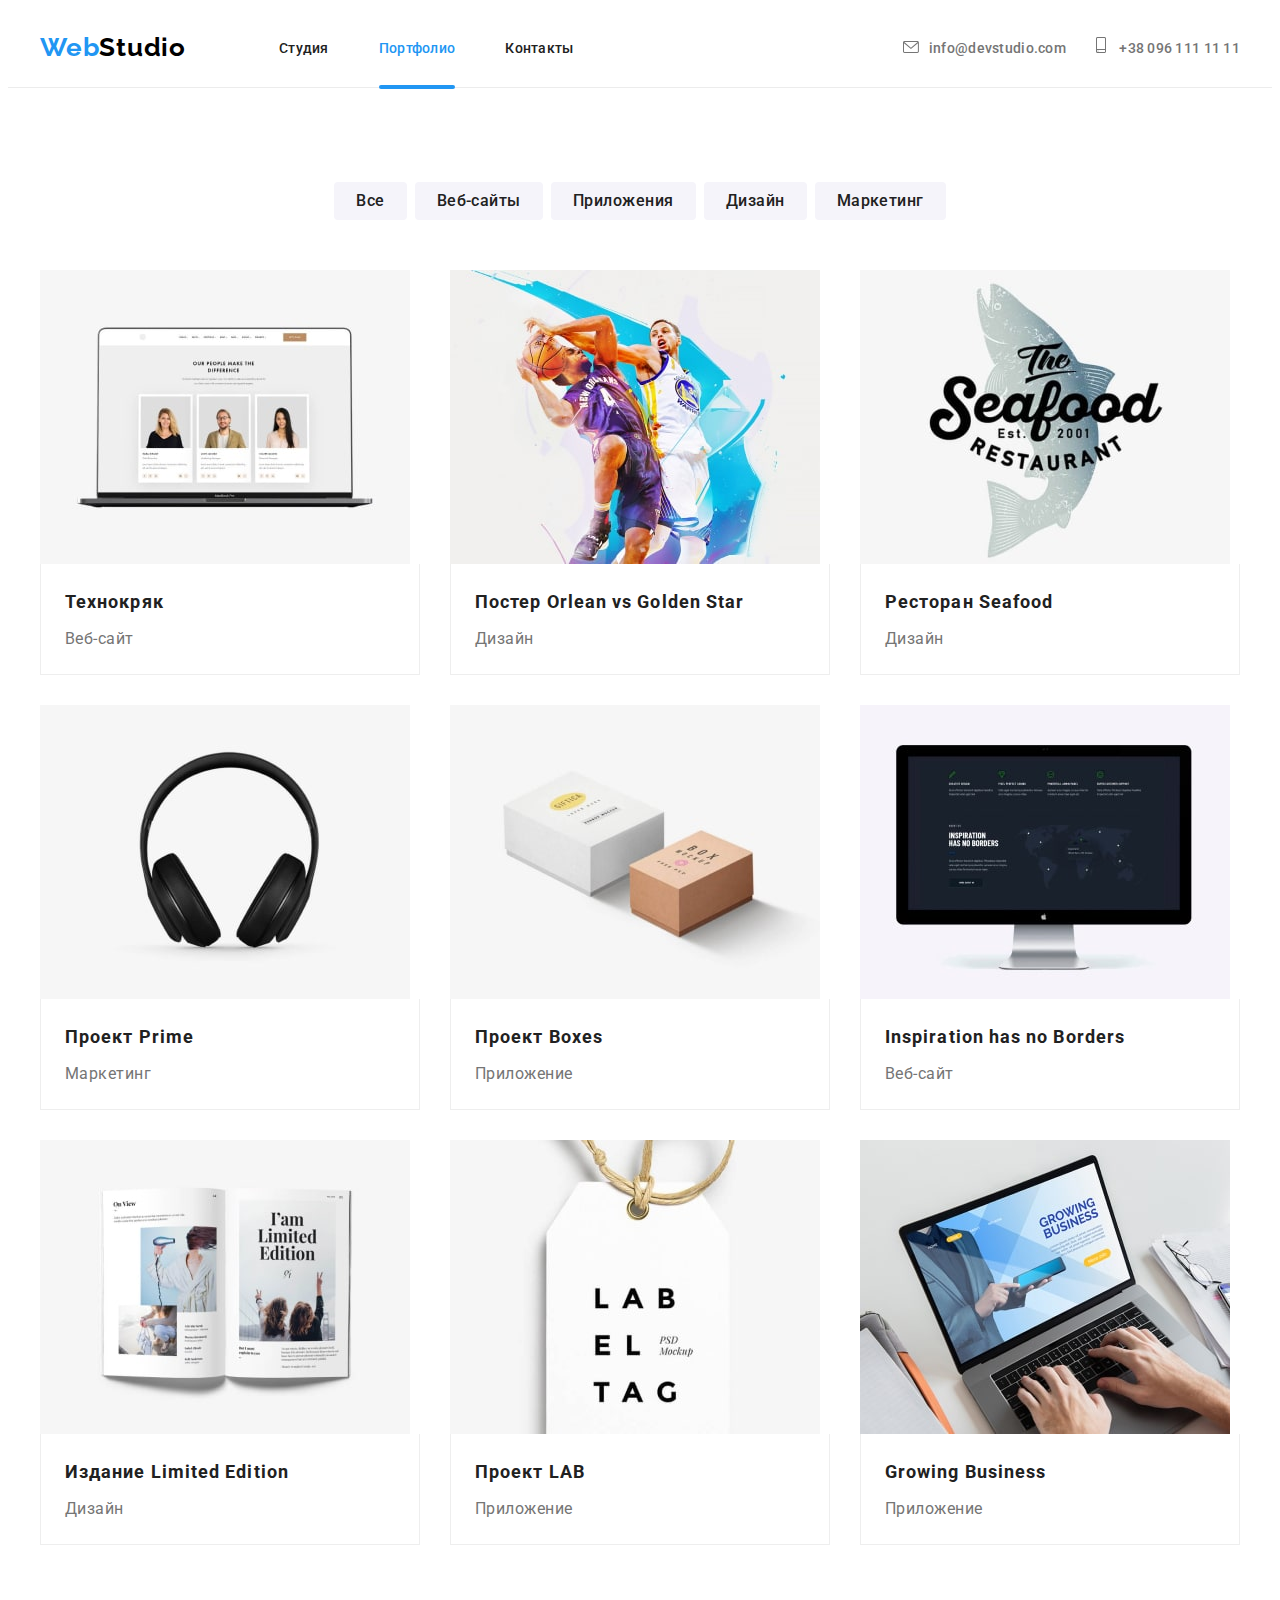
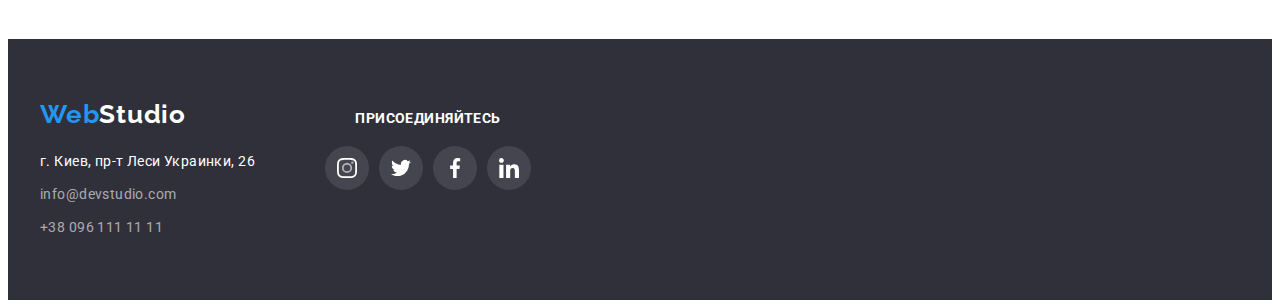
==== portfolio.html @ 44d2488c "ff" ====
<!DOCTYPE html>
<html lang="ru">
<head>
    <meta charset="UTF-8">
    <meta http-equiv="X-UA-Compatible" content="IE=edge">
    <meta name="viewport" content="width=device-width, initial-scale=1.0">
    <title>Document</title>
    <link rel="stylesheet" href="https://cdnjs.cloudflare.com/ajax/libs/modern-normalize/1.1.0/modern-normalize.min.css"
        integrity="sha512-wpPYUAdjBVSE4KJnH1VR1HeZfpl1ub8YT/NKx4PuQ5NmX2tKuGu6U/JRp5y+Y8XG2tV+wKQpNHVUX03MfMFn9Q=="
        crossorigin="anonymous" referrerpolicy="no-referrer" />
    <link rel="stylesheet" href="./css/styles.css">
    <link rel="preconnect" href="https://fonts.googleapis.com">
    <link rel="preconnect" href="https://fonts.gstatic.com" crossorigin>
    <link href="https://fonts.googleapis.com/css2?family=Raleway:wght@700&family=Roboto:wght@400;500;700;900&display=swap"
        rel="stylesheet">
</head>
<body>
<Header class="header">
    <div class="container">
    <nav class="header-nav">
        <a class="header-logo link" href=""><span class="span-web">Web</span>Studio</a>
        <ul class="header-list list">
            <li class="header-item"><a class="header-link link" href="./index.html">Студия</a></li>
            <li class="header-item"><a class="header-link link current" href="./portfolio.html">Портфолио</a></li>
            <li class="header-item"><a class="header-link link" href="">Контакты</a></li>
        </ul>
    </nav>

    <ul class="header-contact list">
    
        <li class="header-contact-item link">
    
            <a class="contact-link link" href="mailto:info@devstudio.com"><svg class="header-icon" width="16px"
                    height="12px">
                    <use href="./symbol-defs.svg#icon-envelope">
                    </use>
                </svg>info@devstudio.com</a>
        </li>
    
        <li class="header-contact-item link">
    
            <a class="contact-link link" href="tel.:+380961111111"><svg class="header-icon" width="10px" height="16px">
                    <use href="./symbol-defs.svg#icon-smartphone">
                    </use>
                </svg> +38 096 111 11 11</a>
        </li>
    </ul>
    </div>
</Header>
<main>
    <section class="portfolio">
        <div class="container">
        <H1 class="visually-hidden">Галерея фото</H1>
        <ul class="nav-list list">
                <li class="nav-item"><button class="portfolio-btn" type="button">Все</button></li>
                <li class="nav-item"><button class="portfolio-btn" type="button">Веб-сайты</button></li>
                <li class="nav-item"><button class="portfolio-btn" type="button">Приложения</button></li>
                <li class="nav-item"><button class="portfolio-btn" type="button">Дизайн</button></li>
                <li class="nav-item"><button class="portfolio-btn" type="button">Маркетинг</button></li>
        </ul>
        <ul class="portfolio-list list">
            <li class="portfolio-item"><a class="portfolio-link link" href="">
                <div class="portfolio-block"><img src="./image/techno-min.jpg" alt="Веб-сайт" width="370"><p class="text-hover">Ресурс предлагает комплексные предложения с разным уровнем функционала и сервисов. Все это позволит посетителю получить
                исчерпывающие сведения >о компании или частном лице.</p></div>
                <div class="portfolio-content">
                    <h2 class="portfolio-title">Технокряк</h2>
                    <p class="potrfolio-text">Веб-сайт</p>
                </div>
            </a></li>
            <li class="portfolio-item"><a class="portfolio-link link" href=""> 
                <div class="portfolio-block"><img src="./image/poster-min.jpg" alt="Баскетболисты с мячом" width="370">
                <p class="text-hover">Ресурс предлагает комплексные предложения с разным уровнем функционала и сервисов. Все это позволит посетителю
                    получить
                    исчерпывающие сведения о компании или частном лице.</p></div>
                <div class="portfolio-content">
                    <h2 class="portfolio-title">Постер <span lang="en"> Orlean vs Golden Star </span></h2>
                    <p class="potrfolio-text">Дизайн</p>
                </div>
            </a> </li>
            <li class="portfolio-item"><a class="portfolio-link link" href="">
                <div class="portfolio-block"><img src="./image/rest-min.jpg" alt="Лого ресторана" width="370"><p class="text-hover">Ресурс предлагает комплексные предложения с разным уровнем функционала и сервисов. Все это позволит посетителю
                получить
                исчерпывающие сведения о компании или частном лице.</p></div>
                <div class="portfolio-content">
                    <h2 class="portfolio-title">Ресторан <span lang="en">Seafood</span></h2>
                    <p class="potrfolio-text">Дизайн</p>
                </div>
            </a></li>
            <li class="portfolio-item"><a class="portfolio-link link" href="">
                <div class="portfolio-block"><img src="./image/prime-min.jpg" alt="Наушники" width="370"><p class="text-hover">Ресурс предлагает комплексные предложения с разным уровнем функционала и сервисов. Все это позволит посетителю
                получить
                исчерпывающие сведения о компании или частном лице.</p></div>
                <div class="portfolio-content">
                    <h2 class="portfolio-title">Проект <span lang="en">Prime</span></h2>
                    <p class="potrfolio-text">Маркетинг</p>
                </div>
            </a></li>
            <li class="portfolio-item"><a class="portfolio-link link" href="">
                <div class="portfolio-block"><img src="./image/boxes-min.jpg" alt="Коробки" width="370"><p class="text-hover">Ресурс предлагает комплексные предложения с разным уровнем функционала и сервисов. Все это позволит посетителю
                получить
                исчерпывающие сведения о компании или частном лице</p></div>
                <div class="portfolio-content">
                    <h2 class="portfolio-title">Проект <span lang="en">Boxes</span></h2>
                    <p class="potrfolio-text">Приложение</p>
                </div>
            </a></li>
            <li class="portfolio-item"><a class="portfolio-link link" href="">
                <div class="portfolio-block"><img src="./image/inspirat-min.jpg" alt="Монитор" width="370"><p class="text-hover">Ресурс предлагает комплексные предложения с разным уровнем функционала и сервисов. Все это позволит посетителю
                получить
                исчерпывающие сведения о компании или частном лице</p></div>
                <div class="portfolio-content">
                    <h2 class="portfolio-title"><span lang="en">Inspiration has no Borders</span></h2>
                    <p class="potrfolio-text">Веб-сайт</p>
                </div>
            </a></li>
            <li class="portfolio-item"><a class="portfolio-link link" href="">
                <div class="portfolio-block"><img src="./image/edit-min.jpg" alt="Разворот журнала" width="370"><p class="text-hover">Ресурс предлагает комплексные предложения с разным уровнем функционала и сервисов. Все это позволит посетителю
                получить
                исчерпывающие сведения о компании или частном лице</p></div>
                <div class="portfolio-content">
                    <h2 class="portfolio-title">Издание <span lang="en">Limited Edition</span></h2>
                    <p class="potrfolio-text">Дизайн</p>
                </div>
            </a></li>
            <li class="portfolio-item"><a class="portfolio-link link" href="">
                <div class="portfolio-block"><img src="./image/lab-min.jpg" alt="Бирка" width="370"><p class="text-hover">Ресурс предлагает комплексные предложения с разным уровнем функционала и сервисов. Все это позволит посетителю
                получить
                исчерпывающие сведения о компании или частном лице</p></div>
                <div class="portfolio-content">
                    <h2 class="portfolio-title">Проект <span lang="en">LAB</span> </h2>
                    <p class="potrfolio-text">Приложение</p>
                </div>
            </a></li>
            <li class="portfolio-item"><a class="portfolio-link link" href="">
                <div class="portfolio-block"><img src="./image/1-min.jpg" alt="Печатание на клавиатуре ноутбука" width="370"><p class="text-hover">Ресурс предлагает комплексные предложения с разным уровнем функционала и сервисов. Все это позволит посетителю
                получить
                исчерпывающие сведения о компании или частном лице</p></div>
                <div class="portfolio-content">
                    <h2 class="portfolio-title"> <span lang="en">Growing Business</span></h2>
                    <p class="potrfolio-text">Приложение</p>
                </div>
            </a></li>
        </ul>
        </div>
    </section>
</main>
<footer class="footer">
    <div class="container">
        <div class="footer-contact">
            <a class="footer-logo link" href=""><span class="span-web">Web</span>Studio</a>
            <address class="footer-address">
                <p> г. Киев, пр-т Леси Украинки, 26 <br></p>
                <ul class="footer-contacts list">
                    <li class="footer-mail"><a class="mail-link link"
                            href="mailto:info@devstudio.com">info@devstudio.com</a> <br></li>
                    <li class="footer-tel"><a class="tel-link link" href="tel.:+380961111111"> +38 096 111 11 11</a>
                    </li>
                </ul>
            </address>
        </div>
        <div class="footer-soc">
            <p class="footer-text">присоединяйтесь</p>
            <ul class="footer-soc-list list">
                <li class="footer-soc-item"><a class="footer-soc-link link" href="">
                        <svg class="footer-soc-icon" height="20px" width="20px">
                            <use href="./symbol-defs.svg#icon-instagram-2">
                            </use>
                        </svg>
                    </a></li>
                <li class="footer-soc-item"><a class="footer-soc-link link" href="">
                        <svg class="footer-soc-icon" height="20px" width="20px">
                            <use href="./symbol-defs.svg#icon-twitter-1">
                            </use>footer
                        </svg>
                    </a></li>
                <li class="footer-soc-item"><a class="footer-soc-link link" href="">
                        <svg class="footer-soc-icon" height="20px" width="20px">
                            <use href="./symbol-defs.svg#icon-facebook-1">
                            </use>footer
                        </svg>
                    </a></li>
                <li class="footer-soc-item"><a class="footer-soc-link link" href="">
                        <svg class="footer-soc-icon" height="20px" width="20px">
                            <use href="./symbol-defs.svg#icon-linkedin-1">
                            </use>
                        </svg>
                    </a></li>
            </ul>
        </div>
    </div>
</footer>

</body>
</html>
---- css/styles.css ----
:root {
    --main-title-color:#212121;
    --second-title-color:#FFFFFF;
    --paragraph-color:#757575;
    --accent-colour:#2196F3;
    --second-background-color:#2F303A;
    --third-background-color:#F5F4FA; /*наша команда*/
    --main-background-color:#FFFFFF;
    
    
}
body {
    font-family: "Roboto", sans-serif;
    
}
.list {
    list-style: none;
}
.link {
    text-decoration: none;
}
.link.current {
    color: var(--accent-colour);
    position: relative;
    
}

.link.current::after {
    position: absolute;
    
    content:"" ;
    width: 100%;
    display: block;
    height: 4px;
    background: #2196F3;
    border-radius: 2px;
    margin-top: 28px;
    
}

p,
h1,
h2,
h3,
h4,
h5,
h6 {
    margin: 0;
}

ul,ol {
    margin: 0;
    padding-left: 0;
}

img {
    display: block;
    max-width: 100%;
}
.container {
    width: 1200px;
    margin: 0 auto;
    padding-left: 15px;
    padding-right: 15px;
    /*outline: 1px solid red;*/
}
/*------------------------------HEADER--------------------------------*/

.header {
    background-color: var(--fourth-background-color);
    padding-top: 24px;
    padding-bottom: 24px;
    border-bottom: 1px solid #ECECEC;
}

.header .container {
    display: flex;
    align-items: center;
    justify-content: space-between;
}

.header-logo {
    font-family:"Raleway", sans-serif;
    font-weight:700;
    font-size: 26px;
    line-height: 1.19;
    letter-spacing: 0.03em;
    color: #000000;

    margin-right: 93px;
}

.header-item:not(:first-child) {
    margin-left: 50px;
}


.header-nav {
    display:flex;
    align-items: center;
}

.header-list {
    display: flex;
}
.header-contact {
    display: flex;
    
}

.span-web {
    color:var(--accent-colour)
}

.header-link {
    font-weight: 500;
    font-size: 14px;
    line-height: 1.14;
    letter-spacing: 0.02em;
    color: #212121;
    transition: color 250ms cubic-bezier(0.4, 0, 0.2, 1);
    
}

.header-contact-item {
    display: flex;
    align-items: flex-end;
}

.header-link:hover, .header-link:focus {
    color:var(--accent-colour)
}

.contact-link {
    font-weight: 500;
    font-size: 14px;
    line-height: 1.14;
    letter-spacing: 0.02em;
    color: var(--paragraph-color);
    transition: color 250ms cubic-bezier(0.4, 0, 0.2, 1);
    
    
}
.contact-link:hover, .contact-link:focus {
    color:var(--accent-colour)
}
.icon-contact {
    color: var(--paragraph-color);
    transition: color 250ms cubic-bezier(0.4, 0, 0.2, 1);
}
.icon-contact:hover,
.icon-contact:focus {
    color: var(--accent-colour)
}

.header-contact-item:not(:first-child) {
    margin-left: 30px;
}
.header-icon {
    fill: currentColor;
    margin-right: 10px;
}



/* ------------------------"HERO----------------*/
.hero {
    background-color: #C4C4C4;
    padding-top: 200px;
    padding-bottom: 200px;
    margin: 0 auto;
    background-image: linear-gradient(
        rgba(47, 48, 58, 0.4),
        rgba(47, 48, 58, 0.4)
        ),
    url(../image/Img-hero\ \(1\).jpg);
    background-repeat: no-repeat;
    background-position: center;
    background-size: cover;
    /* flex-grow: 1; */
    max-width: 1600px;
}


.hero-title {
    font-weight: 900;
    font-size: 44px;
    line-height: 1.36;
    text-transform: uppercase;
    color:var(--second-title-color);
    text-align: center;
}
.hero-btn {
    font-family: inherit;
    font-weight: 700;
    font-size: 16px;
    line-height: 1.88;
    letter-spacing: 0.06em;
    color: #FFFFFF;
    background-color: var(--accent-colour);
    text-align: center;
    border: none;
    cursor: pointer;
    border-radius: 4px;

    margin: 0 auto;
    display: block;
    margin-top: 30px;
    padding: 10px 32px;

    transition: color 250ms cubic-bezier(0.4, 0, 0.2, 1), background-color 250ms cubic-bezier(0.4, 0, 0.2, 1);
}

.hero-btn:hover, .hero-btn:focus{
    color: #FFFFFF;
    background-color: #188CE8;
}

/*------------------------ADVANTAGES-------------------------------*/
.visually-hidden {
    position: absolute;
    white-space: nowrap;
    width: 1px;
    height: 1px;
    overflow: hidden;
    border: 0;
    padding: 0;
    clip: rect(0 0 0 0);
    clip-path: inset(50%);
    margin: -1px;
}
.advantages {
    background-color: var(--main-background-color);
    padding-top: 94px;
}
.advantages-item:not(:first-child) {
    margin-left: 30px;
}
.advantages-item{
    min-width: 270px;
}

.advantages-title {
    font-size: 14px;
    font-weight: 700;
    line-height: 1.14;
    letter-spacing: 0.03em;
    text-transform: uppercase;
    color: var(--main-title-color);
}

.advantages-text {
    font-size: 14px;
    line-height: 1.71;
    letter-spacing: 0.03em;
    color: var(--paragraph-color);

    margin-top: 10px;
}

.advantages-list {
    display: flex;
    
}
.icons-advantages {
    display: flex;
    width: 270px;
    height: 120px;
    background: #F5F4FA;
    border-radius: 4px;
    margin-right: 30px;
    margin-bottom: 30px;
    justify-content: center;
    align-items: center;
}

.icons-advantages:last-child {
    margin-right: 0;
}




/* ----------------------------------------ABOUT--------------------------------*/
.about {
    background-color: var(--main-background-color);
    padding-top: 94px;
    padding-bottom: 94px;
}
.about-title {

    font-weight: 700;
    font-size: 36px;
    line-height: 1.67;
    text-align: center;
    letter-spacing: 0.03em;
    color: var(--main-title-color);
}
.about-list {
    display: flex;
    margin-top: 50px;
    margin-left: -30px;
}
.about-item {
    width: calc((100%-60px) / 3);
    margin-left: 30px;
}
.about-text {
    font-weight: 700;
    font-size: 14px;
    line-height: 1.143;
    text-align: center;
    letter-spacing: 0.03em;
    text-transform: uppercase;
    color: var(--second-title-color);
    width: 370px;
    height: 70px;
    background: rgba(47, 48, 58, 0.8);
    padding-bottom: 27px;
    padding-top: 27px;

    position: absolute;
    bottom:0px;
}

.about-block {
    position:relative;
}
/*--------------------------------------TEAM------------------------------------*/
.team {
    background-color: var(--third-background-color);
    padding-top: 94px;
    padding-bottom: 94px;
}
.team-item {
    background-color: var(--fourth-background-color);
}
.team-title {
    font-weight: 700;
    font-size: 36px;
    line-height: 1.17;
    text-align: center;
    letter-spacing: 0.03em;
    color: var(--main-title-color)
}


.team-item-title {
    font-weight: 500;
    font-size: 16px;
    line-height: 1.19;
    text-align: center;
    letter-spacing: 0.03em;
    color: var(--main-title-color);

}

.team-item-text {
    line-height: 1.19;
    text-align: center;
    letter-spacing: 0.03em;
    color: var(--paragraph-color);

    margin-top: 10px;
}

.team-list {
    display: flex;
    margin-top: 50px;
}

.team-item {
flex-basis: calc(100% / 3 - 30px);
border-radius: 0px 0px 4px 4px;

}
.team-item:not(:first-child) {
margin-left: 30px;
}

.team-content {
    padding-top: 30px;
    padding-bottom: 30px;

    background-color: var(--main-background-color);
    box-shadow:  0px 1px 3px rgba(0, 0, 0, 0.12), 0px 1px 1px rgba(0, 0, 0, 0.14),
                0px 2px 1px rgba(0, 0, 0, 0.2);
    border-radius: 0px 0px 4px 4px;
        }


.team-soc-list {
    display: flex;
    justify-content: center;
    margin-top: 16px;
}

.team-soc-item {
    width: 44px;
    height: 44px;
    margin-left: 10px;
    
    /* border-radius: 50%;
    display: flex;
    justify-content: center;
    align-items: center; */
    }


.team-soc-item:first-child{
    margin-left: 0;
}

.team-soc-link {
    width: 100%;
    height: 100%;
    border-radius: 50%;
    display: flex;
    align-items: center;
    justify-content: center;
    fill: #AFB1B8;
    background-color: var(--main-background-color);

    transition: background-color 250ms cubic-bezier(0.4, 0, 0.2, 1), fill 250ms cubic-bezier(0.4, 0, 0.2, 1);
}
.team-soc-link:hover,
.team-soc-link:focus{
    
    background-color: var(--accent-colour);
}
/* .team-soc-icon {
    fill: currentColor;
    
} */
.team-soc-link:hover .team-soc-icon,
.team-soc-link:focus .team-soc-icon {
    fill: var(--main-background-color);
}


/* ----------------------------CLENTS--------------------------------------------- */
.clients {
    padding-top: 94px;
    padding-bottom: 94px;
}


.clients-title {
    
    font-weight: 700;
    font-size: 36px;
    line-height: 1.167;
    text-align: center;
    letter-spacing: 0.03em;
    color: var(--main-title-color);
    text-align: center;
}

.clients-list {
    display: flex;
    justify-content: center;
    align-items: center;
    margin-top: 50px;
}

.clients-item {
    width: 170px;
    height: 92px;
    margin-left: 30px;
}
.clients-item:first-child {
    margin-left: 0;
}
.clients-link {
    width: 100%;
    height: 100%;
    border: 1px solid #AFB1B8;
    border-radius: 4px;
    display: flex;
    align-items: center;
    justify-content: center;
    fill: #AFB1B8;
    background-color: var(--main-background-color);

    transition: border-color 250ms cubic-bezier(0.4, 0, 0.2, 1), fill 250ms cubic-bezier(0.4, 0, 0.2, 1);
}
.clients-link:hover,
.clients-link:focus {
    border-color: var(--accent-colour);
    fill: var(--accent-colour);
}



/*----------------------------------------FOOTER---------------------------*/

.footer {
    background-color: var(--second-background-color);
    padding-top: 60px;
    padding-bottom: 60px;
}

.footer-logo {
    font-family: "Raleway", sans-serif;
    font-weight: 700;
    font-size: 26px;
    line-height: 1.19;
    letter-spacing: 0.03em;
    color: #FFFFFF;
}


.footer-address {
    font-style: normal;
    font-size: 14px;
    line-height: 1.71;
    letter-spacing: 0.03em;
    color: #FFFFFF;

    margin-top: 20px;
}

.mail-link, .tel-link {
    line-height: 1.71;
    letter-spacing: 0.03em;
    color: rgba(255, 255, 255, 0.6);

    transition: color 250ms cubic-bezier(0.4, 0, 0.2, 1);
}

.mail-link:focus, .mail-link:hover {
    color: var(--accent-colour);
}
.tel-link:focus,
.tel-link:hover {
    color: var(--accent-colour);
}
.footer-tel {
    margin-top: 9px;
}
.footer-contacts {
    margin-top: 9px;
}

.footer .container{
    display: flex;
    align-items: baseline;
}
.footer-soc {
    margin-left: 70px;
}
.footer-text{
    font-weight: 700;
    font-size: 14px;
    line-height: 1.143;
    letter-spacing: 0.03em;
    text-transform: uppercase;
    color: #FFFFFF;
    text-align: center;
}

.footer-soc-list {
    display: flex;
    justify-content: center;
    margin-top: 20px;
}

.footer-soc-item {
    width: 44px;
    height: 44px;
    margin-left: 10px;
}
.footer-soc-item:first-child {
    margin-left: 0;
}

.footer-soc-link {
    width: 100%;
    height: 100%;
    border-radius: 50%;
    display: flex;
    align-items: center;
    justify-content: center;
    fill: var(--main-background-color);
    background-color: rgba(255, 255, 255, 0.1);

    transition: background-color 250ms cubic-bezier(0.4, 0, 0.2, 1);
}
.footer-soc-link:hover,
.footer-soc-link:focus {
    background-color: var(--accent-colour);
}

.footer-sign {
    margin-left: auto;
}

.footer-sign-text {
    font-weight: 700;
    font-size: 14px;
    line-height: 1.143;
    letter-spacing: 0.03em;
    text-transform: uppercase;
    
        color: #FFFFFF;
}

.footer-form {
    margin-top: 20px;
}

.footer-input {
    width: 358px;
    height: 50px;
    padding: 15px;
    color: #FFFFFF;
    background-color: transparent;
    outline: none;
    border: 1px solid rgba(255, 255, 255, 0.3);
    box-shadow: 0px 4px 4px rgba(0, 0, 0, 0.15);
    border-radius: 4px;
    transition: border-color 250ms cubic-bezier(0.4, 0, 0.2, 1);
}
.footer-input::placeholder {
    /* font-weight: 400;
    font-size: 16px; */
    line-height: 1.25;
    letter-spacing: 0.03em;
    color: rgba(255, 255, 255, 0.6);
}

.footer-input:focus {
    border-color:var(--accent-colour);
}
.footer-btn {
    width: 200px;
    height: 50px;
    padding: 10px 28px;
    margin-left: 12px;
    background-color: var(--accent-colour);
    box-shadow: 0px 4px 4px rgba(0, 0, 0, 0.15);
    border-color: transparent;
    border-radius: 4px;
    font-weight: 700;
    font-size: 16px;
    line-height: 1,88;
    letter-spacing: 0.06em;
    color: #FFFFFF;
    text-align: left;
    cursor: pointer;

    transition: background-color 250ms cubic-bezier(0.4, 0, 0.2, 1);
}

.footer-btn:hover,
.footer-btn:focus {
    
    background-color: #188CE8;
}
.footer-btn-group{
    position:relative;
    display:inline-block;
    
}
.footer-btn-icon{
    position: absolute;
    top: 13px;
    right: 28px;
}

/*----------------------------PORTFOLIO---------------------------------------*/

.portfolio {
    background-color: var(--main-background-color);
    padding-top: 94px;
    padding-bottom: 94px;
}


.portfolio-title {
    font-weight: 700;
    font-size: 18px;
    line-height: 2;
    letter-spacing: 0.06em;
    color: var(--main-title-color)
}
.portfolio-item{
    background-color: var(--fourth-background-color);
    flex-basis: calc(100% / 3 - 30px);
    margin-top: 30px;
    margin-left: 30px;

}

.potrfolio-text {
    line-height: 1.88;
    letter-spacing: 0.03em;
    color: var(--paragraph-color);

    margin-top: 4px;
}


.portfolio-btn {
    font-family: inherit;
    font-weight: 500;
    font-size: 16px;
    line-height: 1.62;
    text-align: center;
    letter-spacing: 0.03em;
    color: #212121;
    background-color: var(--third-background-color);
    border: none;
    cursor: pointer;
    border-radius: 4px;

    padding: 6px 22px;

    transition: color 250ms cubic-bezier(0.4, 0, 0.2, 1), background-color 250ms cubic-bezier(0.4, 0, 0.2, 1), box-shadow 250ms cubic-bezier(0.4, 0, 0.2, 1);

}
.nav-item:not(:first-child) {
    margin-left: 8px;
} 


.portfolio-btn:hover,
.portfolio-btn:focus {
    color: #FFFFFF;
    background-color: var(--accent-colour);
    box-shadow: 0px 3px 1px rgba(0, 0, 0, 0.1), 0px 1px 2px rgba(0, 0, 0, 0.08), 0px 2px 2px rgba(0, 0, 0, 0.12);
}

.portfolio-list {
    display: flex;
    flex-wrap: wrap;
    margin-top: -30px;
    margin-left: -30px;

}
.nav-list {
    display: flex;
    justify-content: center;

    margin-bottom: 50px;
}

.portfolio-content {
    padding: 20px 24px;
    border-left: 1px solid #EEEEEE;
    border-right: 1px solid #EEEEEE;
    border-bottom: 1px solid #EEEEEE;
}
    .portfolio-link {
        display: block;
        transition: transform 250ms cubic-bezier(0.4, 0, 0.2, 1), box-shadow 250ms cubic-bezier(0.4, 0, 0.2, 1);
        
    }

    .portfolio-link:hover, .portfolio-link:focus {
    box-shadow: 0px 1px 1px rgba(0, 0, 0, 0.12),
        0px 4px 4px rgba(0, 0, 0, 0.06),
        1px 4px 6px rgba(0, 0, 0, 0.16);
    }

        .portfolio-link:hover .text-hover{
        transform: translateY(0);

        }

    .portfolio-block {
        position: relative;
        overflow: hidden;
        

    }
    .text-hover {
        font-size: 18px;
        line-height: 1.56;
        letter-spacing: 0.03em;
        color: var(--second-title-color);
        width: 370px;
        height: 100%;
        background: rgba(33, 150, 243, 0.9);
        padding-bottom: 63px;
        padding-top: 63px;
        padding-left: 24px;
        padding-right: 24px;

        position: absolute;
        top: 0;
        left:0;
        transform: translateY(100%);
        transition: transform 250ms cubic-bezier(0.4, 0, 0.2, 1);
        
        
    }

        .backdrop {
            position: fixed;
            width: 100%;
            height: 100%;
            left: 0px;
            top: 0px;
            
            background: rgba(0, 0, 0, 0.2);
            transition: opacity 250ms cubic-bezier(0.4, 0, 0.2, 1) , visibility 250ms cubic-bezier(0.4, 0, 0.2, 1) ;

        }

        .is-hidden {
            opacity: 0;
            visibility: hidden;
            pointer-events:none;
            
        }

        .backdrop.is-hidden .modal {
            transform: translateX(-50%) translateY(-50%) scale(0) rotate(180deg);
        }

        .modal {
            position: absolute;
            /* display: flex;
            justify-content: flex-end; 
            flex-wrap: wrap; */
            width: 528px;
            min-height: 581px;
            left:50%;
            top:50%;
            padding: 40px;
        
            background: #FFFFFF;
            box-shadow: 0px 1px 3px rgba(0, 0, 0, 0.12), 0px 1px 1px rgba(0, 0, 0, 0.14), 0px 2px 1px rgba(0, 0, 0, 0.2);
            border-radius: 4px;
            transform: translateX(-50%) translateY(-50%) scale(1) rotate(0);
            transition: transform 250ms cubic-bezier(0.4, 0, 0.2, 1);
            
        } 

        .close-btn {
            position: absolute;
            display: flex;
            align-items: center;
            justify-content: center;
            width: 30px;
            height: 30px;
            background-color:transparent;
            border: 1px solid rgba(0, 0, 0, 0.1);
            border-radius: 50%;
            top: 8px;
            right: 8px;
            cursor: pointer;
            padding: 0px;
            
            
            
        }
        .modal-text {
            font-weight: 700;
            font-size: 20px;
            line-height: 1.15;
            text-align: center;
            letter-spacing: 0.03em;
        
            color: #212121;
    }
        .form-tel, .form-email, .form-textarea {
            
            display: flex;
            flex-direction: column; 
            margin-top: 10px;
        
    
        }
        .form-name {
            
            display: flex;
            flex-direction: column;
            margin-top: 12px;
        }

        .online-input {
            width: 448px;
            height: 40px;
                
            border: 1px solid rgba(33, 33, 33, 0.2);
            border-radius: 4px;
            margin-top: 4px;
        }

        .online-label {
            font-size: 12px;
            line-height: 1.167;
            letter-spacing: 0.01em;
            color: #757575;
        }
        .textarea {
            width: 448px;
            height: 120px;
            outline:none;
            resize: none;
            padding: 12px 16px;
            border: 1px solid rgba(33, 33, 33, 0.2);
            border-radius: 4px;
            margin-top: 4px;
    }
        .textarea::placeholder {
            font-size: 14px;
            line-height: 1.143;
            letter-spacing: 0.01em;
            color: rgba(117, 117, 117, 0.5);
        }
        .input-icon {
            position: relative;
        }
        .form-icon {
            position:absolute;
            left: 13px;
            top: 13px;
            fill:#212121;
        }

        .check-text {
            font-size: 14px;
            line-height: 1.71;
            etter-spacing: 0.03em;
            color: #757575;
            
        }
        .check-link {
            color:var(--accent-colour);
            text-decoration:underline;

        }
        .check-text + span {
            position:absolute;
            top:0px;
            left:0px;
            width: 16px;
            height: 15px;
            border: 2px solid #090b13;
            border-radius: 4px;
            display: flex;
            align-items: center;
            justify-content: center;
            
            
}
        .form-checkbox {
            position:relative;
            margin-top: 20px;
        }
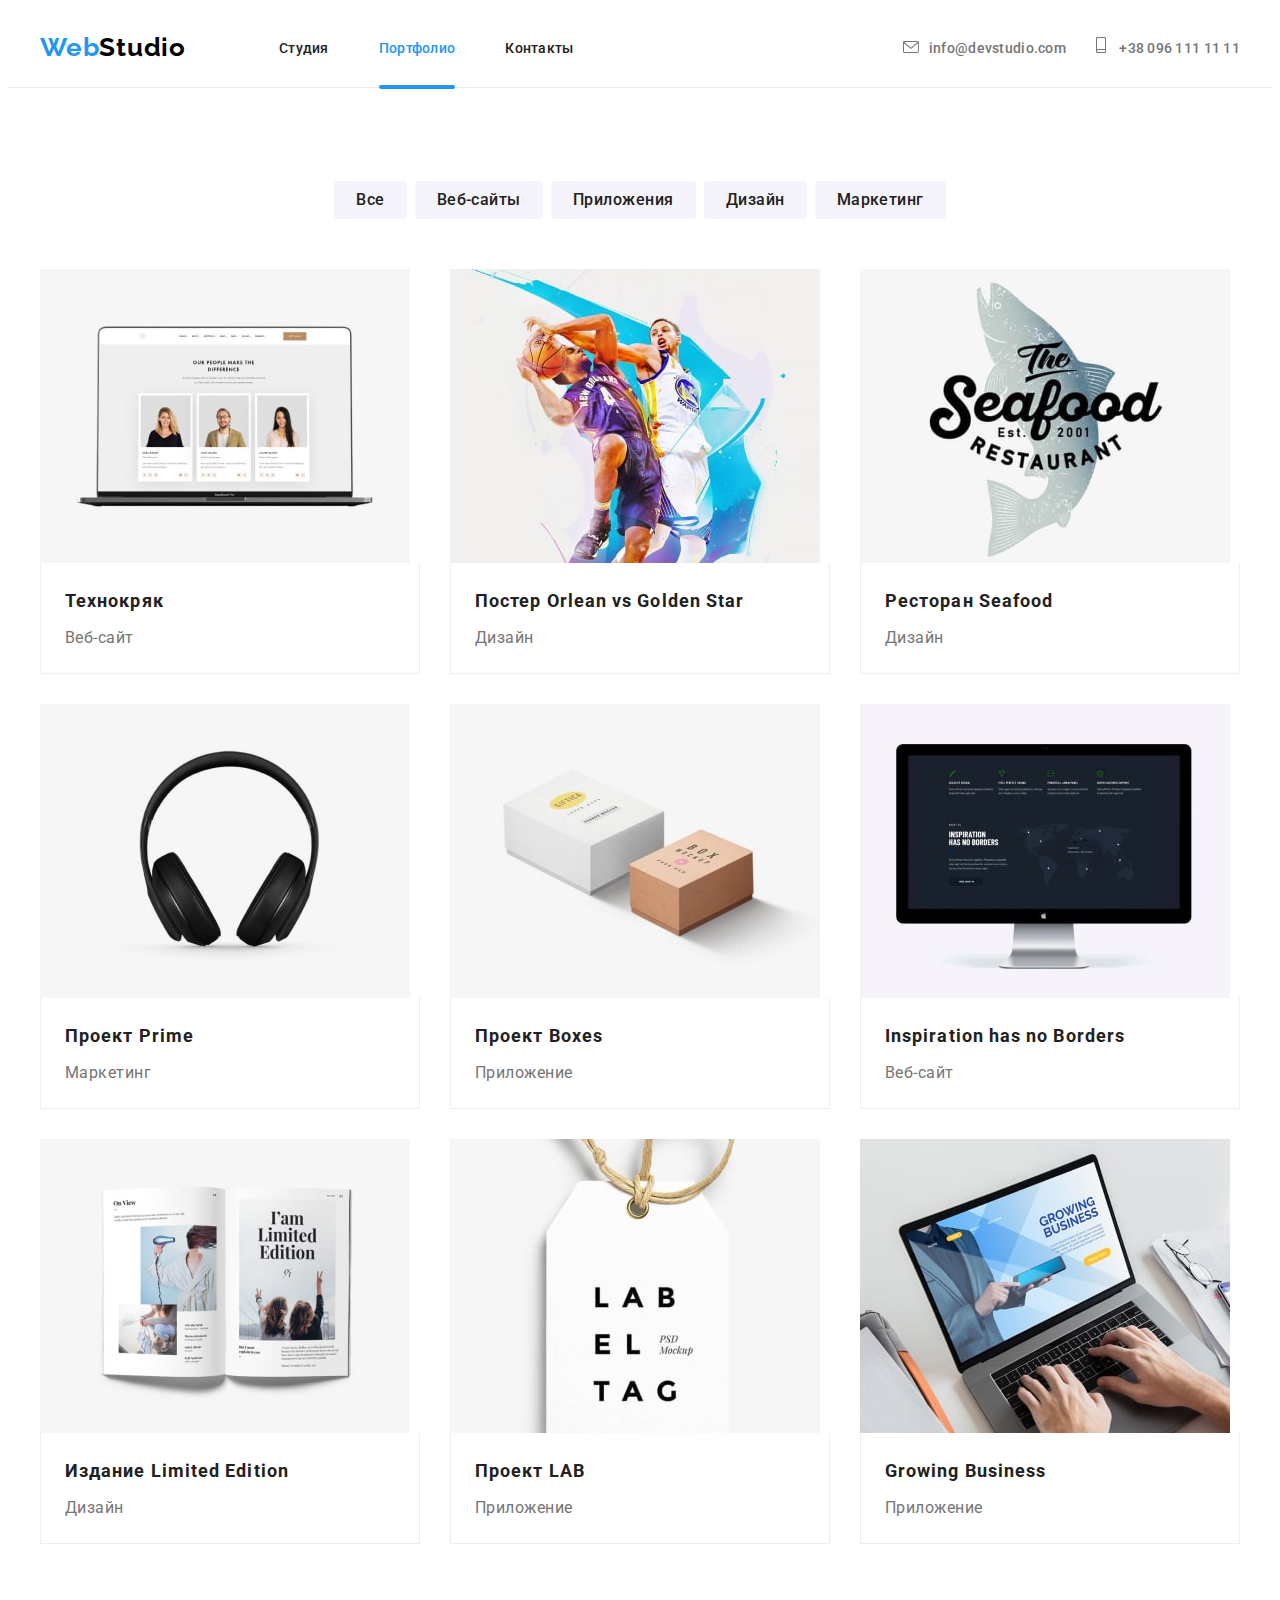
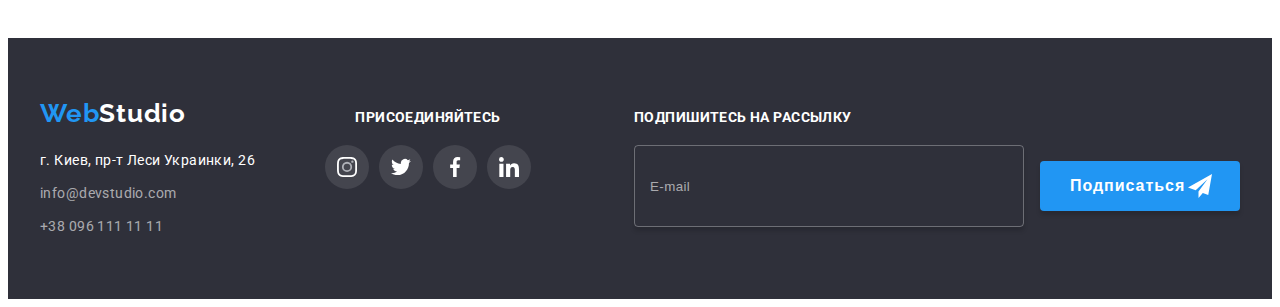
==== commit 29b03418: "besides good vector in checkbox" ====
--- a/portfolio.html
+++ b/portfolio.html
@@ -187,6 +187,21 @@
                     </a></li>
             </ul>
         </div>
+        <div class="footer-sign">
+            <p class="footer-sign-text">
+                Подпишитесь на рассылку
+            </p>
+            <form class="footer-form">
+                <input class="footer-input" type="mail" placeholder="E-mail" name="footer-email">
+                <div class="footer-btn-group">
+                    <button class="footer-btn" type="submit">Подписаться</button>
+                    <svg class="footer-btn-icon" width="24px" height="24px">
+                        <use href="./symbol-defs.svg#icon-icon-send-1">
+                        </use>
+                    </svg>
+                </div>
+            </form>
+        </div>
     </div>
 </footer>
 
--- a/css/styles.css
+++ b/css/styles.css
@@ -218,7 +218,7 @@
 
 /*------------------------ADVANTAGES-------------------------------*/
 .visually-hidden {
-    position: absolute;
+    /* position: absolute; */
     white-space: nowrap;
     width: 1px;
     height: 1px;
@@ -870,6 +870,7 @@
             display: flex;
             flex-direction: column; 
             margin-top: 10px;
+            
         
     
         }
@@ -883,10 +884,12 @@
         .online-input {
             width: 448px;
             height: 40px;
-                
+            padding: 12px 42px;
+            outline: none;   
             border: 1px solid rgba(33, 33, 33, 0.2);
             border-radius: 4px;
             margin-top: 4px;
+            transition: border-color 250ms cubic-bezier(0.4, 0, 0.2, 1); ;
         }
 
         .online-label {
@@ -904,6 +907,7 @@
             border: 1px solid rgba(33, 33, 33, 0.2);
             border-radius: 4px;
             margin-top: 4px;
+            transition: border-color 250ms cubic-bezier(0.4, 0, 0.2, 1);
     }
         .textarea::placeholder {
             font-size: 14px;
@@ -911,6 +915,10 @@
             letter-spacing: 0.01em;
             color: rgba(117, 117, 117, 0.5);
         }
+        .textarea:focus {
+            border-color: var(--accent-colour);
+            }
+    
         .input-icon {
             position: relative;
         }
@@ -919,13 +927,28 @@
             left: 13px;
             top: 13px;
             fill:#212121;
-        }
-
+            transition: fill 250ms cubic-bezier(0.4, 0, 0.2, 1);
+        }
+
+        .online-input:focus {
+            border-color: var(--accent-colour);
+        }
+
+        .online-input:focus + .form-icon {
+            fill: var(--accent-colour);
+        }
         .check-text {
             font-size: 14px;
             line-height: 1.71;
-            etter-spacing: 0.03em;
+            letter-spacing: 0.03em;
             color: #757575;
+            
+            
+            
+            
+        
+            /* display: flex;
+            align-items: center; */
             
         }
         .check-link {
@@ -933,10 +956,10 @@
             text-decoration:underline;
 
         }
-        .check-text + span {
+        .check-text span {
             position:absolute;
-            top:0px;
-            left:0px;
+            top:50%;
+            left:14px;
             width: 16px;
             height: 15px;
             border: 2px solid #090b13;
@@ -944,10 +967,52 @@
             display: flex;
             align-items: center;
             justify-content: center;
-            
-            
-}
+            background-color: #FFFFFF;
+            transform: translateY(-50%);
+            transition: background-color 250ms cubic-bezier(0.4, 0, 0.2, 1), border-color 250ms cubic-bezier(0.4, 0, 0.2, 1);
+        }
+            
+            
+
         .form-checkbox {
             position:relative;
             margin-top: 20px;
-        }+            display: flex;
+            justify-content: space-around;
+        }
+
+        .modal-check:checked + .check-text span {
+            background-color: var(--accent-colour);
+            border: none;
+        }
+        
+        .modal-check:focus  + .check-text span {
+            border-color: var(--accent-colour);
+        }
+
+        
+        .modal-btn {
+                font-family: inherit;
+                font-weight: 700;
+                font-size: 16px;
+                line-height: 1.88;
+                letter-spacing: 0.06em;
+                color: #FFFFFF;
+                background-color: var(--accent-colour);
+                text-align: center;
+                border: none;
+                cursor: pointer;
+                border-radius: 4px;
+                margin: 0 auto;
+                display: block;
+                margin-top: 30px;
+                padding: 10px 56px;
+        
+                transition: background-color 250ms cubic-bezier(0.4, 0, 0.2, 1);
+                }
+        
+                .modal-btn:hover,
+                .modal-btn:focus {
+                    
+                    background-color: #188CE8;
+                }